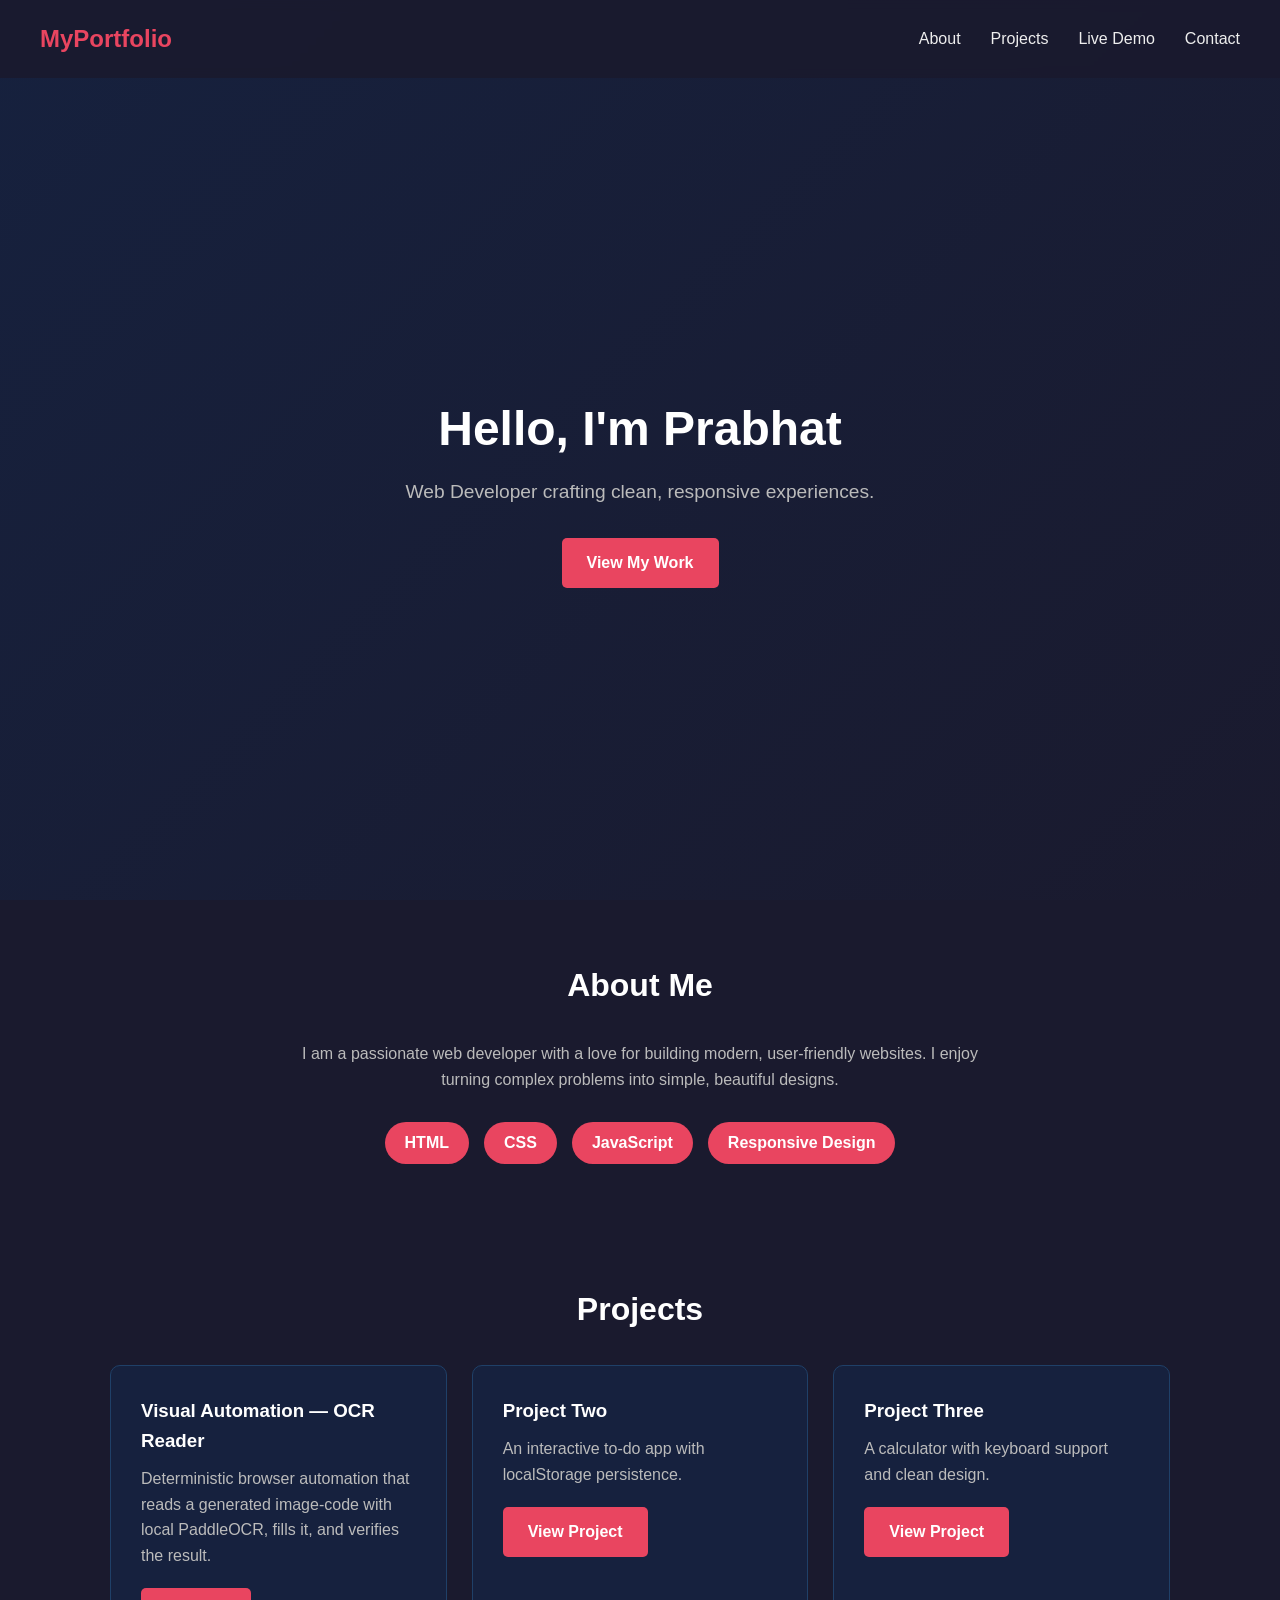
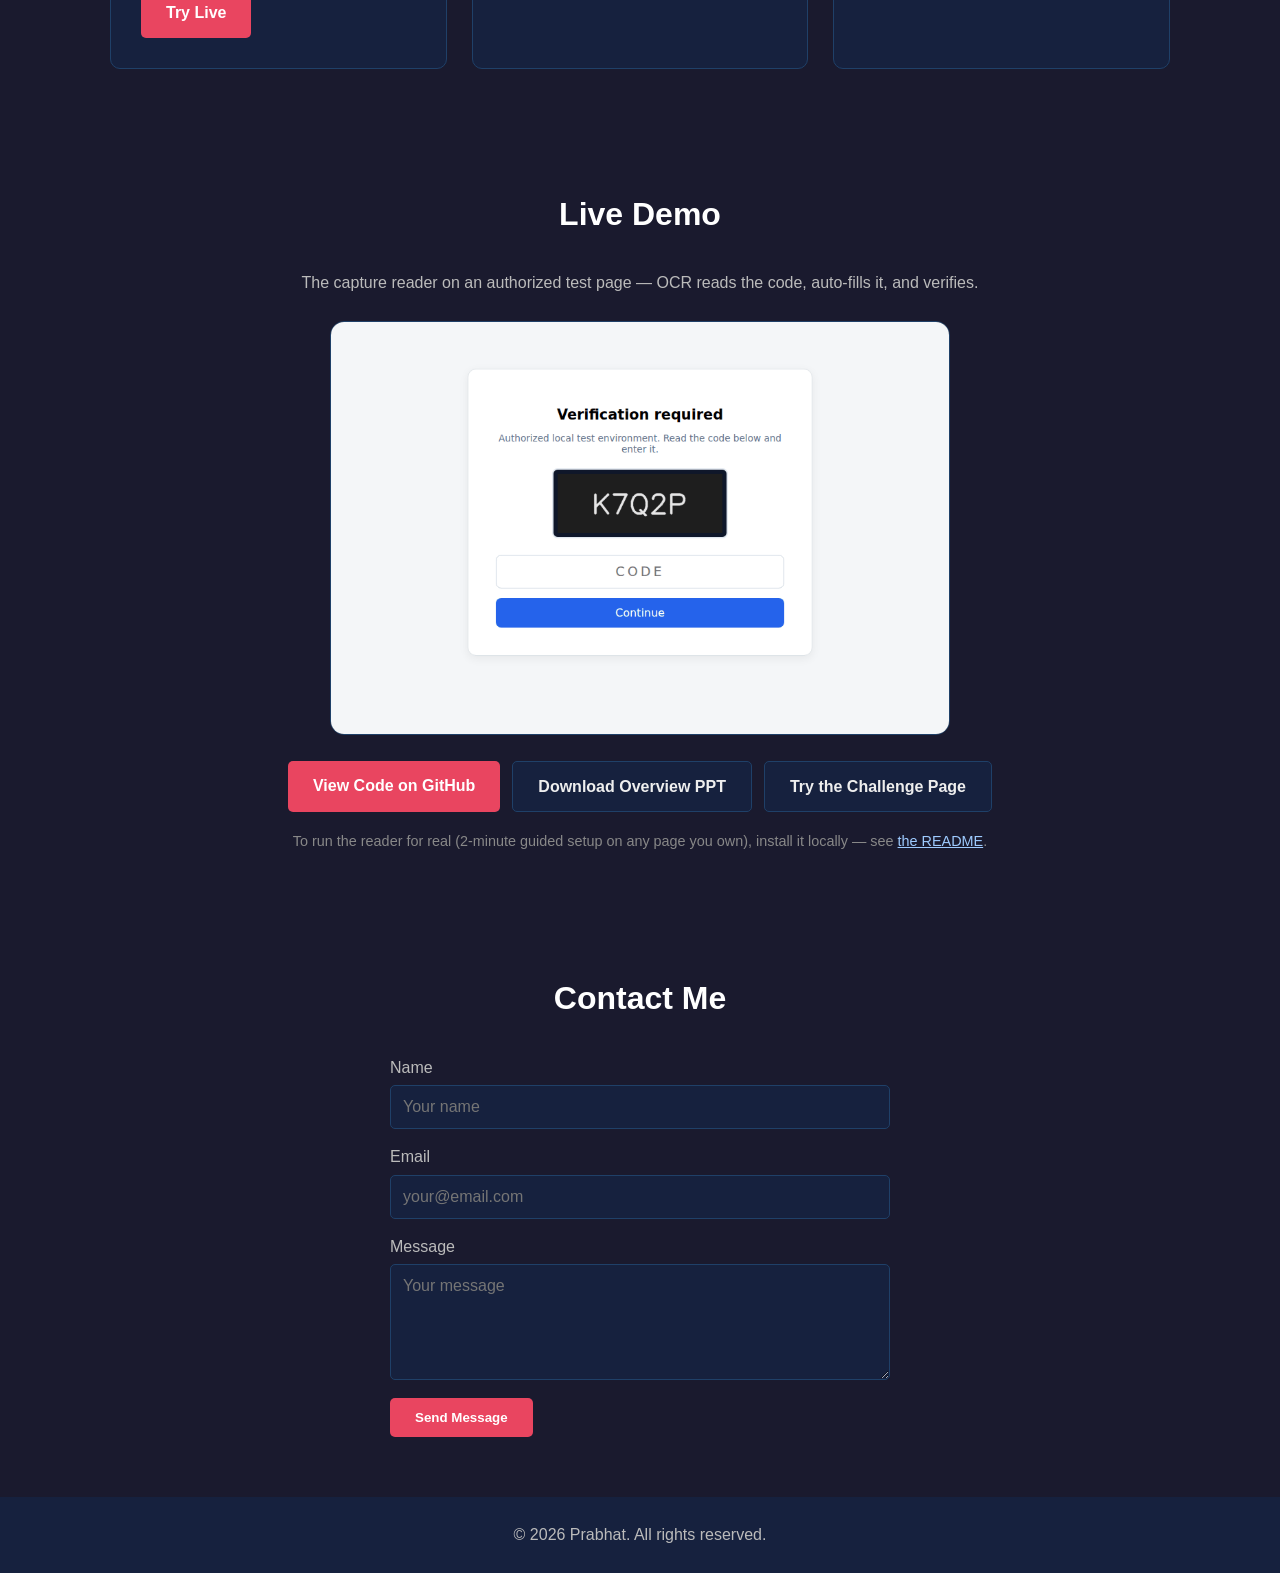
==== index.html @ b72ed87e "Add portfolio with live demo, challenge page, and overview slide deck" ====
<!DOCTYPE html>
<html lang="en">
<head>
  <meta charset="UTF-8">
  <meta name="viewport" content="width=device-width, initial-scale=1.0">
  <title>My Portfolio</title>
  <link rel="stylesheet" href="style.css">
</head>
<body>

  <header id="home">
    <nav>
      <div class="logo">MyPortfolio</div>
      <button class="hamburger" id="hamburger" aria-label="Menu">&#9776;</button>
      <ul class="nav-links" id="nav-links">
        <li><a href="#about">About</a></li>
        <li><a href="#projects">Projects</a></li>
        <li><a href="#demo">Live Demo</a></li>
        <li><a href="#contact">Contact</a></li>
      </ul>
    </nav>
    <div class="hero">
      <h1>Hello, I'm Prabhat</h1>
      <p>Web Developer crafting clean, responsive experiences.</p>
      <a href="#projects" class="btn">View My Work</a>
    </div>
  </header>

  <section id="about">
    <div class="container">
      <h2>About Me</h2>
      <p>I am a passionate web developer with a love for building modern, user-friendly websites. I enjoy turning complex problems into simple, beautiful designs.</p>
      <ul class="skills">
        <li>HTML</li>
        <li>CSS</li>
        <li>JavaScript</li>
        <li>Responsive Design</li>
      </ul>
    </div>
  </section>

  <section id="projects">
    <div class="container">
      <h2>Projects</h2>
      <div class="project-grid">
        <article class="card">
          <h3>Visual Automation — OCR Reader</h3>
          <p>Deterministic browser automation that reads a generated image-code with local PaddleOCR, fills it, and verifies the result.</p>
          <a href="#demo" class="btn">Try Live</a>
        </article>
        <article class="card">
          <h3>Project Two</h3>
          <p>An interactive to-do app with localStorage persistence.</p>
          <a href="#" class="btn">View Project</a>
        </article>
        <article class="card">
          <h3>Project Three</h3>
          <p>A calculator with keyboard support and clean design.</p>
          <a href="#" class="btn">View Project</a>
        </article>
      </div>
    </div>
  </section>

  <section id="demo">
    <div class="container">
      <h2>Live Demo</h2>
      <p class="demo-note">The capture reader on an authorized test page — OCR reads the code, auto-fills it, and verifies.</p>

      <img class="demo-gif" src="demo.gif" alt="Visual Automation demo animation">

      <div class="demo-actions">
        <a class="btn" href="https://github.com/prabhat-vishwakarma/visual-automation" target="_blank" rel="noopener">View Code on GitHub</a>
        <a class="btn btn-dark" href="Visual_Automation_Overview.pptx" download>Download Overview PPT</a>
        <a class="btn btn-dark" href="challenge.html">Try the Challenge Page</a>
      </div>

      <p class="demo-fallback">To run the reader for real (2-minute guided setup on any page you own), install it locally — see <a href="https://github.com/prabhat-vishwakarma/visual-automation" target="_blank" rel="noopener">the README</a>.</p>
    </div>
  </section>

  <section id="contact">
    <div class="container">
      <h2>Contact Me</h2>
      <form id="contact-form">
        <label for="name">Name</label>
        <input type="text" id="name" name="name" placeholder="Your name" required>

        <label for="email">Email</label>
        <input type="email" id="email" name="email" placeholder="your@email.com" required>

        <label for="message">Message</label>
        <textarea id="message" name="message" rows="5" placeholder="Your message" required></textarea>

        <span class="error" id="form-error"></span>
        <button type="submit" class="btn">Send Message</button>
      </form>
    </div>
  </section>

  <footer>
    <p>&copy; 2026 Prabhat. All rights reserved.</p>
  </footer>

  <script src="script.js"></script>
</body>
</html>
---- style.css ----
* {
  margin: 0;
  padding: 0;
  box-sizing: border-box;
}

html {
  scroll-behavior: smooth;
}

body {
  font-family: 'Segoe UI', Tahoma, Geneva, Verdana, sans-serif;
  background: #1a1a2e;
  color: #eeeeee;
  line-height: 1.6;
}

h1, h2, h3 {
  color: #ffffff;
}

header {
  min-height: 100vh;
  display: flex;
  flex-direction: column;
  background: linear-gradient(135deg, #16213e 0%, #1a1a2e 100%);
}

nav {
  display: flex;
  justify-content: space-between;
  align-items: center;
  padding: 20px 40px;
  position: sticky;
  top: 0;
  background: rgba(26, 26, 46, 0.9);
  backdrop-filter: blur(5px);
  z-index: 10;
}

.logo {
  font-size: 1.5rem;
  font-weight: 700;
  color: #e94560;
}

.nav-links {
  display: flex;
  list-style: none;
  gap: 30px;
}

.nav-links a {
  color: #eeeeee;
  text-decoration: none;
  transition: color 0.3s ease;
}

.nav-links a:hover {
  color: #e94560;
}

.hamburger {
  display: none;
  background: none;
  border: none;
  font-size: 1.8rem;
  color: #eeeeee;
  cursor: pointer;
}

.hero {
  flex: 1;
  display: flex;
  flex-direction: column;
  justify-content: center;
  align-items: center;
  text-align: center;
  padding: 0 20px;
}

.hero h1 {
  font-size: 3rem;
  margin-bottom: 10px;
}

.hero p {
  font-size: 1.2rem;
  color: #bbbbbb;
  margin-bottom: 30px;
}

.container {
  max-width: 1100px;
  margin: 0 auto;
  padding: 60px 20px;
}

.container h2 {
  text-align: center;
  font-size: 2rem;
  margin-bottom: 30px;
}

#about p {
  max-width: 700px;
  margin: 0 auto 30px;
  text-align: center;
  color: #bbbbbb;
}

.skills {
  display: flex;
  flex-wrap: wrap;
  justify-content: center;
  gap: 15px;
  list-style: none;
}

.skills li {
  background: #e94560;
  color: #ffffff;
  padding: 8px 20px;
  border-radius: 25px;
  font-weight: 600;
}

.project-grid {
  display: grid;
  grid-template-columns: repeat(auto-fit, minmax(280px, 1fr));
  gap: 25px;
}

.card {
  background: #16213e;
  border-radius: 10px;
  padding: 30px;
  border: 1px solid #1f4068;
  transition: transform 0.3s ease, box-shadow 0.3s ease;
}

.card:hover {
  transform: translateY(-5px);
  box-shadow: 0 10px 25px rgba(233, 69, 96, 0.3);
}

.card h3 {
  margin-bottom: 10px;
}

.card p {
  color: #bbbbbb;
  margin-bottom: 20px;
}

.btn {
  display: inline-block;
  background: #e94560;
  color: #ffffff;
  padding: 12px 25px;
  border: none;
  border-radius: 5px;
  text-decoration: none;
  font-weight: 600;
  cursor: pointer;
  transition: background 0.3s ease, transform 0.2s ease;
}

.btn:hover {
  background: #ff6b81;
  transform: scale(1.05);
}

form {
  max-width: 500px;
  margin: 0 auto;
}

form label {
  display: block;
  margin: 15px 0 5px;
  color: #bbbbbb;
}

form input,
form textarea {
  width: 100%;
  padding: 12px;
  border: 1px solid #1f4068;
  border-radius: 5px;
  background: #16213e;
  color: #eeeeee;
  font-family: inherit;
  font-size: 1rem;
}

form input:focus,
form textarea:focus {
  outline: none;
  border-color: #e94560;
}

.error {
  color: #e94560;
  font-size: 0.9rem;
  display: block;
  margin-top: 10px;
}

/* Live demo section */
#demo .demo-note {
  max-width: 700px;
  margin: 0 auto 25px;
  text-align: center;
  color: #bbbbbb;
}

.demo-gif {
  display: block;
  width: min(100%, 620px);
  margin: 0 auto 26px;
  border: 1px solid #1f4068;
  border-radius: 14px;
  background: #0f1220;
}

.demo-actions {
  display: flex;
  flex-wrap: wrap;
  justify-content: center;
  gap: 12px;
  margin-bottom: 18px;
}

.btn-dark {
  background: #16213e;
  border: 1px solid #1f4068;
  color: #eeeeee;
}

.btn-dark:hover {
  background: #1f4068;
  color: #ffffff;
}

.demo-fallback {
  max-width: 700px;
  margin: 0 auto;
  text-align: center;
  color: #888;
  font-size: 0.9rem;
}

.demo-fallback a {
  color: #9ecbff;
}

footer {
  text-align: center;
  padding: 25px;
  background: #16213e;
  color: #bbbbbb;
}

@media (max-width: 768px) {
  .hamburger {
    display: block;
  }

  .nav-links {
    display: none;
    position: absolute;
    top: 60px;
    right: 20px;
    flex-direction: column;
    background: #16213e;
    padding: 20px;
    border-radius: 5px;
    gap: 15px;
  }

  .nav-links.open {
    display: flex;
  }

  .hero h1 {
    font-size: 2.2rem;
  }
}
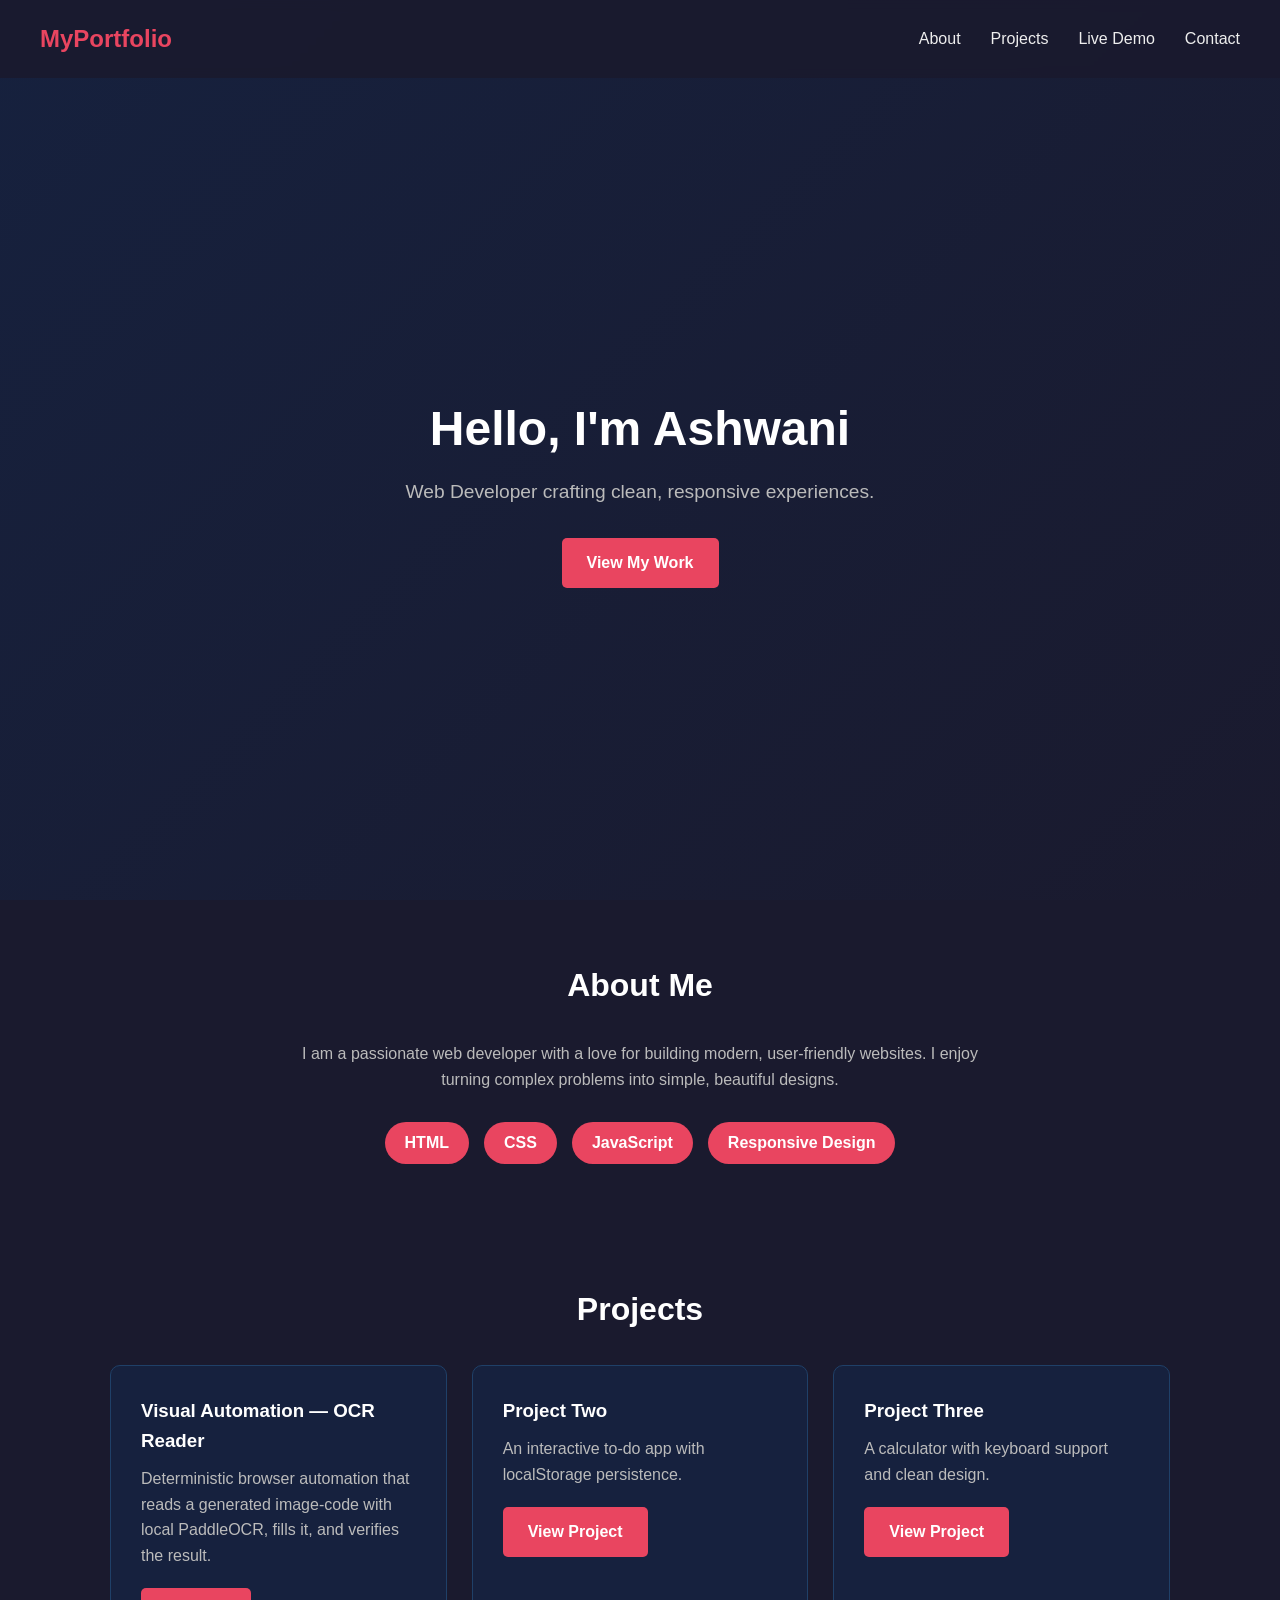
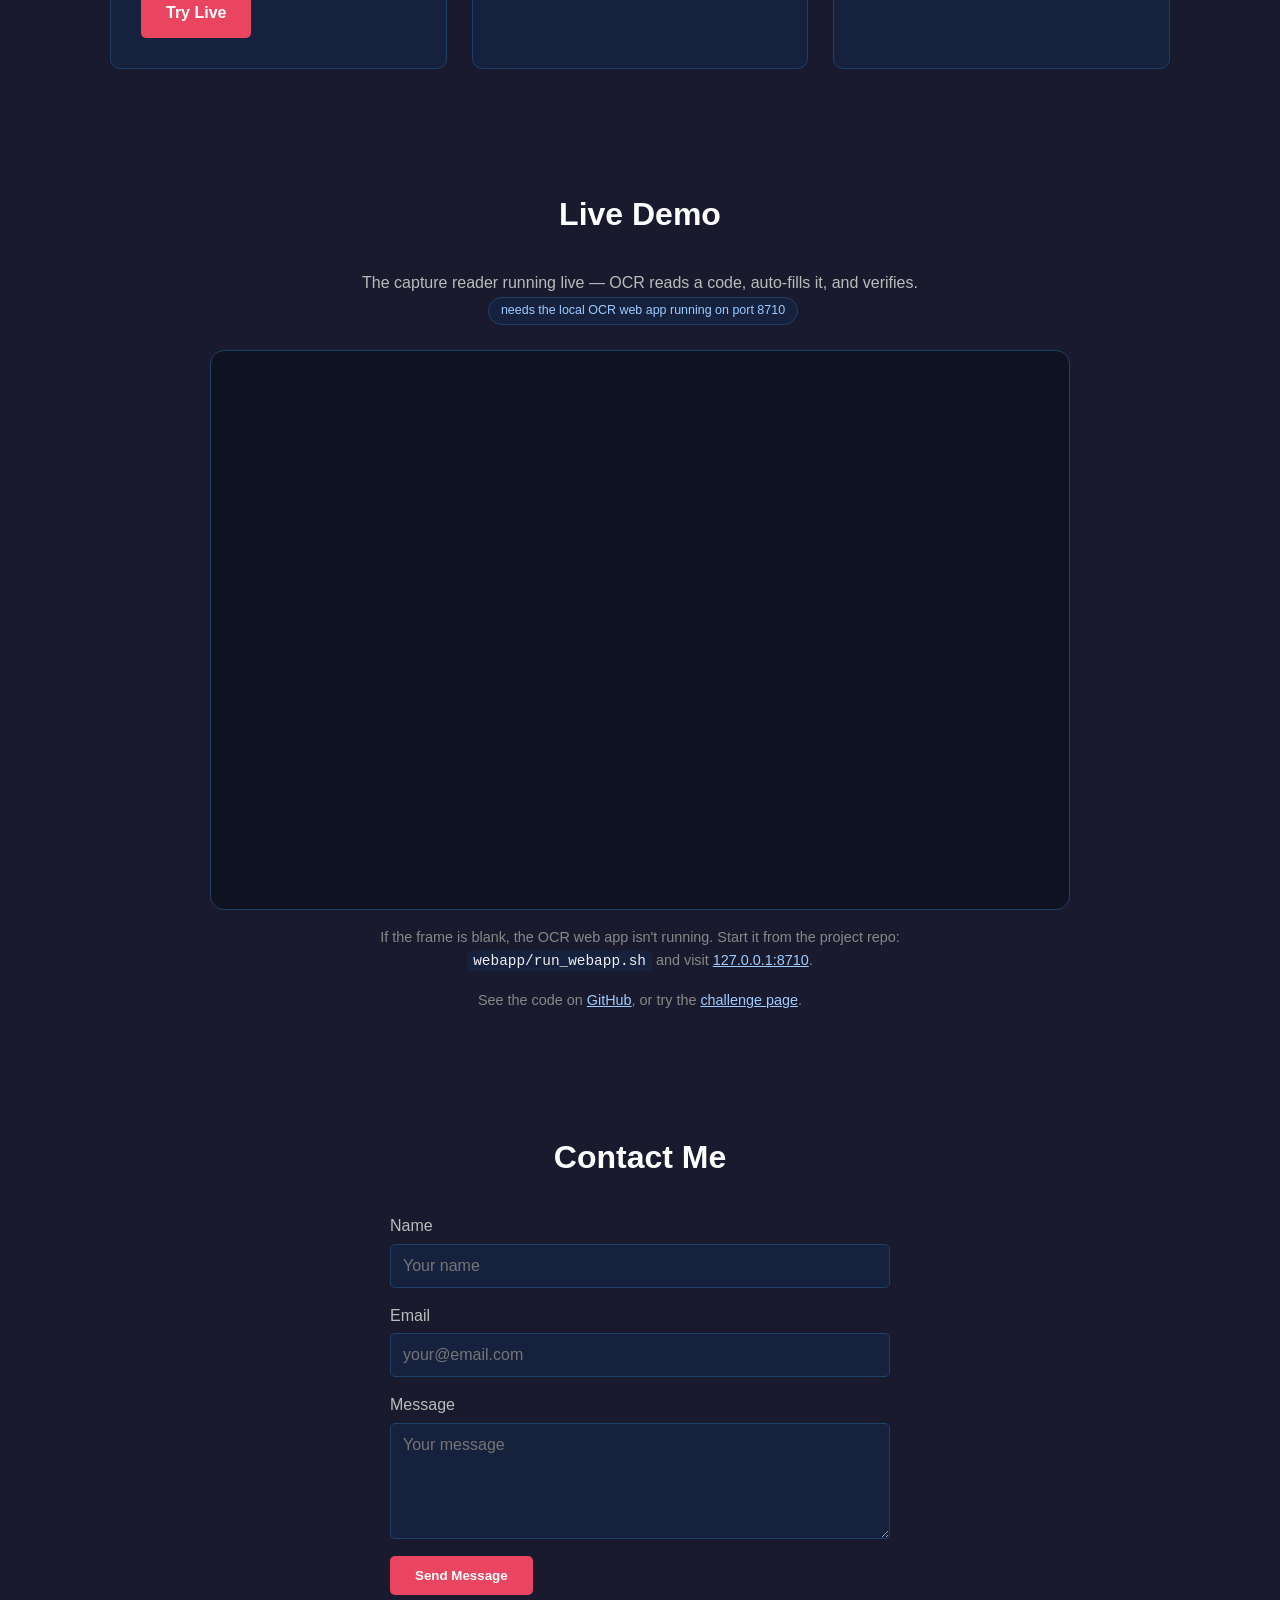
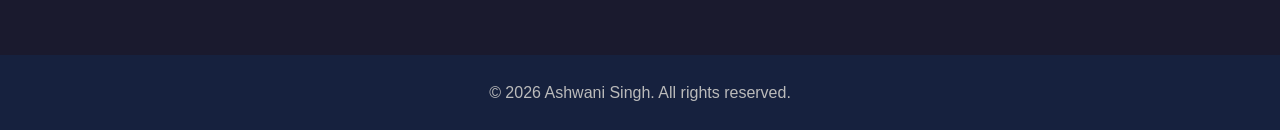
==== commit f82512c8: "Restore live-demo section, drop PPT download, rename to Ashwani Singh" ====
--- a/index.html
+++ b/index.html
@@ -20,7 +20,7 @@
       </ul>
     </nav>
     <div class="hero">
-      <h1>Hello, I'm Prabhat</h1>
+      <h1>Hello, I'm Ashwani</h1>
       <p>Web Developer crafting clean, responsive experiences.</p>
       <a href="#projects" class="btn">View My Work</a>
     </div>
@@ -65,17 +65,10 @@
   <section id="demo">
     <div class="container">
       <h2>Live Demo</h2>
-      <p class="demo-note">The capture reader on an authorized test page — OCR reads the code, auto-fills it, and verifies.</p>
-
-      <img class="demo-gif" src="demo.gif" alt="Visual Automation demo animation">
-
-      <div class="demo-actions">
-        <a class="btn" href="https://github.com/prabhat-vishwakarma/visual-automation" target="_blank" rel="noopener">View Code on GitHub</a>
-        <a class="btn btn-dark" href="Visual_Automation_Overview.pptx" download>Download Overview PPT</a>
-        <a class="btn btn-dark" href="challenge.html">Try the Challenge Page</a>
-      </div>
-
-      <p class="demo-fallback">To run the reader for real (2-minute guided setup on any page you own), install it locally — see <a href="https://github.com/prabhat-vishwakarma/visual-automation" target="_blank" rel="noopener">the README</a>.</p>
+      <p class="demo-note">The capture reader running live — OCR reads a code, auto-fills it, and verifies. <span class="badge">needs the local OCR web app running on port 8710</span></p>
+      <iframe class="demo-frame" src="http://127.0.0.1:8710/" title="OCR Reader live demo" loading="lazy"></iframe>
+      <p class="demo-fallback">If the frame is blank, the OCR web app isn't running. Start it from the project repo: <code>webapp/run_webapp.sh</code> and visit <a href="http://127.0.0.1:8710/" target="_blank" rel="noopener">127.0.0.1:8710</a>.</p>
+      <p class="demo-fallback">See the code on <a href="https://github.com/prabhat-vishwakarma/visual-automation" target="_blank" rel="noopener">GitHub</a>, or try the <a href="challenge.html">challenge page</a>.</p>
     </div>
   </section>
 
@@ -99,7 +92,7 @@
   </section>
 
   <footer>
-    <p>&copy; 2026 Prabhat. All rights reserved.</p>
+    <p>&copy; 2026 Ashwani Singh. All rights reserved.</p>
   </footer>
 
   <script src="script.js"></script>
--- a/style.css
+++ b/style.css
@@ -215,40 +215,40 @@
   color: #bbbbbb;
 }
 
-.demo-gif {
+.badge {
+  display: inline-block;
+  font-size: 0.78rem;
+  background: #16213e;
+  border: 1px solid #1f4068;
+  color: #9ecbff;
+  padding: 3px 12px;
+  border-radius: 20px;
+  margin-left: 6px;
+}
+
+.demo-frame {
   display: block;
-  width: min(100%, 620px);
-  margin: 0 auto 26px;
+  width: min(100%, 860px);
+  height: 560px;
+  margin: 0 auto;
   border: 1px solid #1f4068;
   border-radius: 14px;
   background: #0f1220;
 }
 
-.demo-actions {
-  display: flex;
-  flex-wrap: wrap;
-  justify-content: center;
-  gap: 12px;
-  margin-bottom: 18px;
-}
-
-.btn-dark {
-  background: #16213e;
-  border: 1px solid #1f4068;
-  color: #eeeeee;
-}
-
-.btn-dark:hover {
-  background: #1f4068;
-  color: #ffffff;
-}
-
 .demo-fallback {
   max-width: 700px;
-  margin: 0 auto;
+  margin: 16px auto 0;
   text-align: center;
   color: #888;
   font-size: 0.9rem;
+}
+
+.demo-fallback code {
+  background: #16213e;
+  padding: 2px 6px;
+  border-radius: 4px;
+  color: #eeeeee;
 }
 
 .demo-fallback a {
